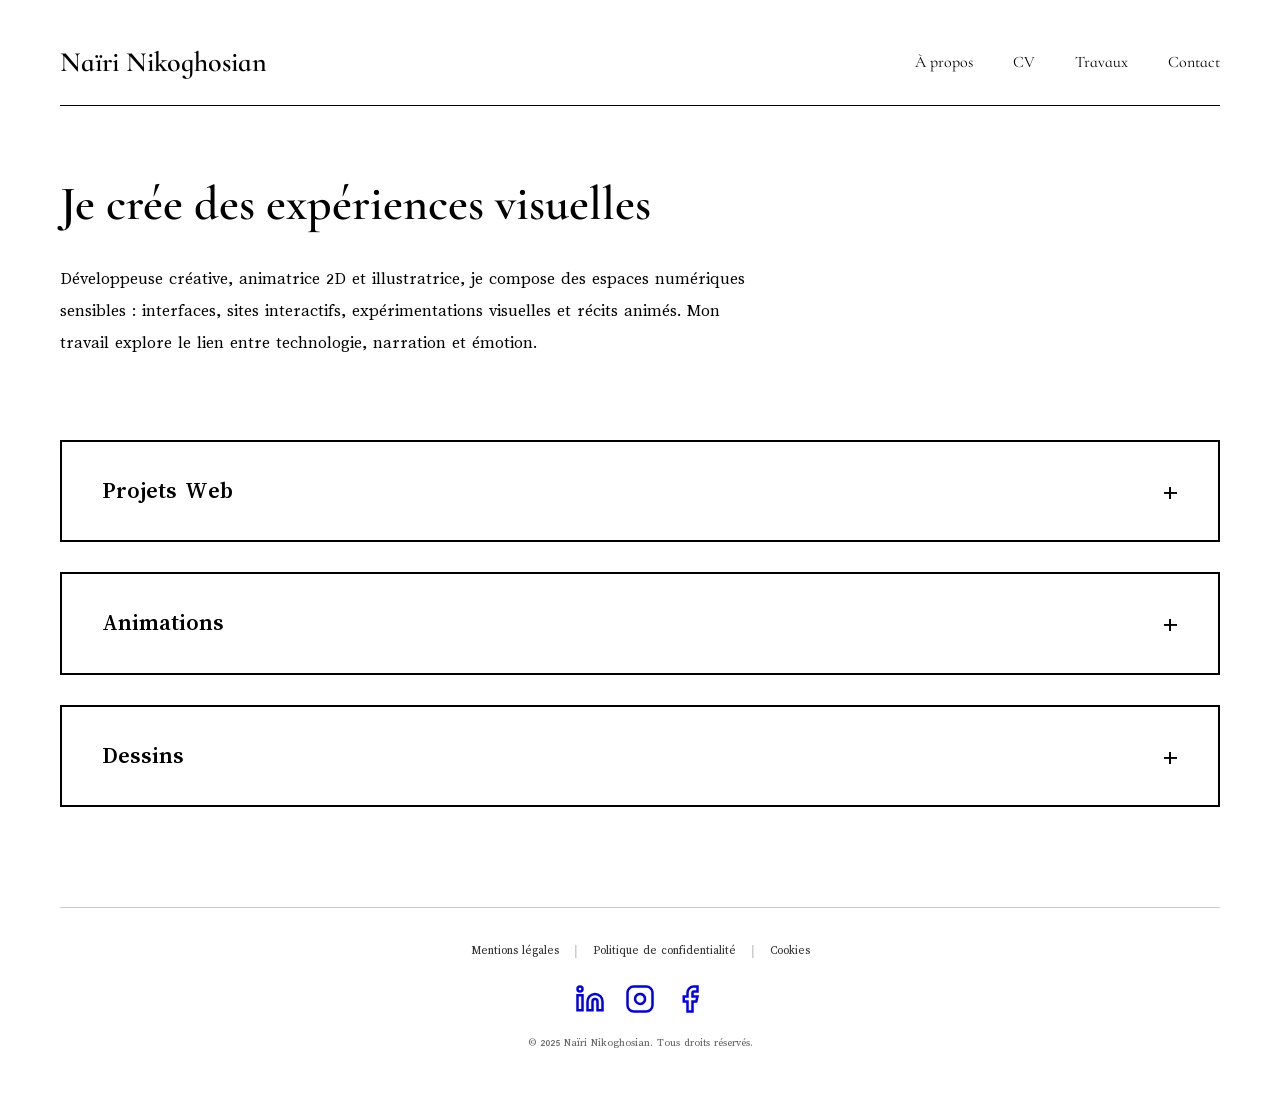
==== index.html @ b6996df6 "Update index.html" ====
<!DOCTYPE html>
<html lang="fr">
<head>
    <meta charset="UTF-8">
    <meta name="viewport" content="width=device-width, initial-scale=1.0">
    <title>Naïri Nikoghosian - Portfolio V2</title>
    <link href="https://fonts.googleapis.com/css2?family=Cormorant+Infant:wght@400;600&family=Lisu+Bosa:wght@200;400;700&display=swap" rel="stylesheet">
   <link rel="stylesheet" href="style/index.css">
</head>
<body>
    <div class="container">
        <!-- Main Portfolio View -->
        <div id="portfolio-view">
            <header>
                <div class="logo">Naïri Nikoghosian</div>
               <nav>
  <ul>
    <li><a href="#about">À propos</a></li>
    <li><a href="#cv">CV</a></li>
    <li><a href="#travaux">Travaux</a></li>
    <li><a href="#contact">Contact</a></li>
  </ul>
</nav>

            </header>

            <section class="hero">
                <h1>Je crée des expériences visuelles</h1>
<p>
Développeuse créative, animatrice 2D et illustratrice, je compose des espaces numériques sensibles :
interfaces, sites interactifs, expérimentations visuelles et récits animés.
Mon travail explore le lien entre technologie, narration et émotion.
</p>

            </section>

            <!-- Web Projects Section -->
            <section class="work-section" id="web-section">
                <div class="section-header" onclick="toggleSection('web-section')">
                    <h2 class="section-title">Projets Web</h2>
                    <div class="toggle-icon">+</div>
                </div>
                <div class="work-content">
                    <div class="work-grid">
                        <div class="work-item">
                            <div class="work-image">
                                <a href="https://nanako978.github.io/sushi-restaurant/index.html" target="_blank" rel="noopener noreferrer">
                                    <img src="images/sushi accueil.png">
                                </a>
                            </div>
                            <div class="work-info">
                                <div class="work-title">Restaurant de sushi (commande en ligne)</div>
                                <div class="work-description">
                                    Le projet inclut l'ensemble du parcours utilisateur : navigation, choix des plats, panier et validation.
                                    J'ai réalisé le design, les illustrations, les animations ainsi que l'intégration front-end en HTML, CSS et JavaScript.
                                </div>
                            </div>
                        
                    </div>
                        <div class="work-item">
                            <div class="work-image"><a href="https://nanako978.github.io/Pepiniere/index.html"target="_blank" rel="noopener noreferrer">

                            
                                <img src="images/pepiniere accueil.png"></div></a>
                            <div class="work-info">
                                <div class="work-title">Pépinière d’entreprises de Dreux</div>
                                <div class="work-description">Projet réalisé dans le cadre de ma formation.
                                    Conception UX/UI complète sur Figma puis intégration en HTML, CSS et JavaScript.
                                    Le site présente les services, l’accompagnement des entrepreneurs et les espaces proposés par la pépinière.</div>
                            </div>
                        </div>
                        <div class="work-item" >
                            <div class="work-image"><img src="images/WS site.png"></div>
                            <div class="work-info">
                                <div class="work-title">Plateforme pédagogique pour formateur d’anglais</div>
                                <div class="work-description">Site web conçu pour la gestion des apprenants via des profils individuels.
                    
                             Le projet a été réalisé en HTML, CSS et JavaScript. Une évolution backend 
                                    (PHP, base de données SQL) est prévue pour la gestion dynamique des données.</div>
                            </div>
                        </div>
                    </div>
                </div>
            </section>

            <!-- Animations Section -->
            <section class="work-section" id="animation-section">
                <div class="section-header" onclick="toggleSection('animation-section')">
                    <h2 class="section-title">Animations</h2>
                    <div class="toggle-icon">+</div>
                </div>
                <div class="work-content">
                    <div class="work-grid">
                        <div class="work-item">
                            <div class="work-image">
                                <a href="https://www.youtube.com/watch?v=8INnflnkvBQ&list=PLGvkZc01BwaM9j-McklJ4E6QOTk_eti0N&index=16" target="_blank" rel="noopener noreferrer">
                                    <img src="images/regeneration.jpg">
                                </a>
                            </div>
                            <div class="work-info">
                                <div class="work-title">Regeneration, Animation papier découpé — 2023</div>
                                <div class="work-description">
                                    Regeneration est née d'un processus de guérison intérieure. Le geste de dessiner, d'assembler et de transformer la matière devient un moyen d'explorer des zones sensibles et de laisser émerger une créativité intime et réparatrice.
                                </div>
                            </div>
                        </div>
                  
                        <div class="work-item">
                            <div class="work-image">
                                <a href="https://www.youtube.com/watch?v=4GpH1ZchrJQ&list=PLGvkZc01BwaM9j-McklJ4E6QOTk_eti0N&index=17" target="_blank" rel="noopener noreferrer">
                                    <img src="images/compassion.jpg">
                                </a>
                            </div>
                            <div class="work-info">
                                <div class="work-title">Compassion, Animation papier découpé — 2024</div>
                                <div class="work-description">
                                    Compassion explore le rapport entre création, vulnérabilité et masque intérieur. 
                                    À travers la métamorphose du personnage, l'œuvre évoque la douceur nécessaire envers soi-même et envers les autres créateurs.
                                </div>
                            </div>
                        </div>
                        <div class="work-item">
                            <div class="work-image">
                                <a href="https://www.youtube.com/watch?v=rfxh-ijdh_I&list=PLGvkZc01BwaM9j-McklJ4E6QOTk_eti0N&index=11" target="_blank" rel="noopener noreferrer">
                                    <img src="images/grape animation.png">
                                </a>
                            </div>
                            <div class="work-info">
                                <div class="work-title">Ouvriers viticoles, 2D animation digitale, 2011 – CivilNet</div>
                                <div class="work-description">
                                    Court métrage d'animation engagé réalisé dans le cadre d'un programme hebdomadaire pour CivilNet, avec pour signature la phrase « On mérite mieux ».
                                    Le film aborde les difficultés des travailleurs viticoles en Arménie.
                                    J'ai conçu le concept, les personnages, la narration visuelle ainsi que le montage.
                                    Dessins réalisés avec le logiciel Pencil, montage sur Adobe Premiere.
                                    Projet réalisé en équipe.
                                </div>
                            </div>
                        </div>
                </div>
            </section>

            <!-- Drawings Section -->
            <section class="work-section" id="drawing-section">
                <div class="section-header" onclick="toggleSection('drawing-section')">
                    <h2 class="section-title">Dessins</h2>
                    <div class="toggle-icon">+</div>
                </div>
                <div class="work-content">
                    <div class="work-grid">
                        <div class="work-item">
                            <div class="work-image"><img src="images/shame2.png"></div>
                            <div class="work-info">
                                <div class="work-title">Honte, Fusain sur papier — 2022</div>
                                <div class="work-description">Cette œuvre exprime un sentiment de honte longtemps refoulé. 
                                    À l’époque de sa création, ce ressenti était écrasant. 
                                    Aujourd’hui, mon rapport à cette émotion a changé, mais ce dessin en garde la trace brute.</div>
                            </div>
                        </div>
                        <div class="work-item">
                            <div class="work-image"><img src="images/break 2 sarq.png"></div>
                            <div class="work-info">
                                <div class="work-title">Petit-déjeuner, Fusain sur papier - 2023</div>
                                <div class="work-description">Dessin issu d’une série d’autoportraits réalisés pendant le petit-déjeuner.
                                    La série s’appelle « On doit manger pour pouvoir faire de l’art ».</div>
                            </div>
                        </div>
                        <div class="work-item">
                            <div class="work-image"><img src="images/mouni box black and white.png"></div>
                            <div class="work-info">
                                <div class="work-title">Sortir du cadre, Fusain sur papier - 2023</div>
                                <div class="work-description">Dessin explorant la contrainte, l’enfermement mental et la tentative de s’en extraire.
                                    Cette œuvre a également servi de base à une animation en stop-motion.</div>
                            </div>
                        </div>
                    </div>
                </div>
            </section>
        </div>

        <!-- Project Detail View (Hidden by default) -->
        <!-- <div id="project-detail-view" class="project-detail">
            <a href="#" class="back-button" onclick="hideProject(); return false;">← Retour aux travaux</a>
            
            <div class="project-hero">
                <h1 id="project-title">Titre du projet</h1>
                <div class="project-meta" id="project-meta">Type | Année</div>
                <div class="project-description" id="project-description">
                    Description détaillée du projet. Expliquez le contexte, votre approche créative, les outils utilisés, et les défis que vous avez relevés.
                </div>
            </div>

            <div class="project-images">
                <div class="project-image-large">[Image du projet 1]</div>
                <div class="project-image-large">[Image du projet 2]</div>
                <div class="project-image-large">[Image du projet 3]</div>
            </div>
        </div>-->

        <footer>
            <div class="footer-content">
                <div class="footer-links">
                    <a href="#">Mentions légales</a>
                    <span class="separator">|</span>
                    <a href="#">Politique de confidentialité</a>
                    <span class="separator">|</span>
                    <a href="#">Cookies</a>
                </div>
                <div class="footer-social">
                    <a href="https://www.linkedin.com/in/nairi-n-33179832/" target="_blank" aria-label="LinkedIn">
                        <svg width="30" height="30" viewBox="0 0 24 24" fill="none" stroke="currentColor" stroke-width="2">
                            <path d="M16 8a6 6 0 0 1 6 6v7h-4v-7a2 2 0 0 0-2-2 2 2 0 0 0-2 2v7h-4v-7a6 6 0 0 1 6-6z"></path>
                            <rect x="2" y="9" width="4" height="12"></rect>
                            <circle cx="4" cy="4" r="2"></circle>
                        </svg>
                    </a>
                    <a href="https://www.instagram.com/nanako557/" target="_blank" aria-label="Instagram">
                        <svg width="30" height="30" viewBox="0 0 24 24" fill="none" stroke="currentColor" stroke-width="2">
                            <rect x="2" y="2" width="20" height="20" rx="5" ry="5"></rect>
                            <path d="M16 11.37A4 4 0 1 1 12.63 8 4 4 0 0 1 16 11.37z"></path>
                            <line x1="17.5" y1="6.5" x2="17.51" y2="6.5"></line>
                        </svg>
                    </a>
                    <a href="https://www.facebook.com/nairi.nikoghosian/" target="_blank" aria-label="Facebook">
                        <svg width="30" height="30" viewBox="0 0 24 24" fill="none" stroke="currentColor" stroke-width="2">
                            <path d="M18 2h-3a5 5 0 0 0-5 5v3H7v4h3v8h4v-8h3l1-4h-4V7a1 1 0 0 1 1-1h3z"></path>
                        </svg>
                    </a>
                </div>
                <div class="footer-copyright">
                    <p>&copy; 2025 Naïri Nikoghosian. Tous droits réservés.</p>
                </div>
            </div>
        </footer>
    </div>

<script>
function toggleSection(sectionId) {
    const section = document.getElementById(sectionId);
    const icon = section.querySelector('.toggle-icon');
    
    // Toggle the 'expanded' class
    if (section.classList.contains('expanded')) {
        section.classList.remove('expanded');
        icon.textContent = '+';
    } else {
        section.classList.add('expanded');
        icon.textContent = '−';
    }
}


document.addEventListener('DOMContentLoaded', function() {
    // Optional: You can add any initialization here
});
</script>
       
    
</body>
</html>
---- style/index.css ----
* {
            margin: 0;
            padding: 0;
            box-sizing: border-box;
        }

        body {
            font-family: 'Lisu Bosa', serif;
            background-color: white;
            color: #000;
            line-height: 1.6;
        }

        .container {
            max-width: 1400px;
            margin: 0 auto;
            padding: 40px 60px;
        }

        /* Header */
        header {
            display: flex;
            justify-content: space-between;
            align-items: center;
            margin-bottom: 60px;
            padding-bottom: 20px;
            border-bottom: 1px solid #000;
        }

        .logo {
            font-family: 'Cormorant Infant', serif;
            font-weight: 600;
            font-size: 28px;
        }

        nav ul {
            display: flex;
            gap: 40px;
            list-style: none;
        }

        nav a {
            font-family: 'Cormorant Infant', serif;
            font-size: 16px;
            color: #000;
            text-decoration: none;
            transition: opacity 0.3s;
        }

        nav a:hover,
        nav a.active {
            opacity: 0.5;
        }

        /* Hero Section */
        .hero {
            margin-bottom: 80px;
        }

        .hero h1 {
            font-family: 'Cormorant Infant', serif;
            font-weight: 600;
            font-size: 48px;
            margin-bottom: 20px;
        }

        .hero p {
            font-family: 'Lisu Bosa', serif;
            font-weight: 200;
            font-size: 18px;
            max-width: 700px;
            line-height: 1.8;
        }

        /* Expandable Section */
        .work-section {
            margin-bottom: 30px;
            border: 2px solid #000;
        }

        .section-header {
            display: flex;
            justify-content: space-between;
            align-items: center;
            padding: 30px 40px;
            cursor: pointer;
            transition: background-color 0.2s;
            user-select: none;
        }

        .section-header:hover {
            background-color: #f5f5f5;
        }

        .section-title {
            font-family: 'Lisu Bosa', serif;
            font-weight: 700;
            font-size: 24px;
        }

        .toggle-icon {
            font-size: 32px;
            font-weight: 200;
            transition: transform 0.3s;
            line-height: 1;
        }

        .work-section.expanded .toggle-icon {
            transform: rotate(45deg);
        }

        .work-content {
            max-height: 0;
            overflow: hidden;
            transition: max-height 0.4s ease-out;
        }

        .work-section.expanded .work-content {
            max-height: 3000px;
            transition: max-height 0.5s ease-in;
        }

        .work-grid {
            display: grid;
            grid-template-columns: repeat(auto-fill, minmax(320px, 1fr));
            gap: 30px;
            padding: 30px 40px 40px 40px;
        }

        .work-item {
            border: 2px solid #000;
            background: white;
            cursor: pointer;
            transition: transform 0.3s, box-shadow 0.3s;
            overflow: hidden;
        }

        .work-item:hover {
            transform: translateY(-5px);
            box-shadow: 5px 5px 0 #000;
        }

        .work-image {
            width: 100%;
            height: 300px;
            background-color: #f5f5f5;
            display: flex;
            align-items: center;
            justify-content: center;
            overflow: hidden;
            border: 2x solid black;
            color: #999;
            border-bottom: 2px solid #000;
        }

        .work-info {
            padding: 20px;
        }

        .work-title {
            font-family: 'Lisu Bosa', serif;
            font-weight: 700;
            font-size: 18px;
            margin-bottom: 8px;
        }

        .work-description {
            font-family: 'Lisu Bosa', serif;
            font-weight: 200;
            font-size: 14px;
            color: #666;
        }

        /* Project Detail Page (hidden by default) */
        .project-detail {
            display: none;
        }

        .project-detail.active {
            display: block;
        }

        .back-button {
            display: inline-block;
            font-family: 'Cormorant Infant', serif;
            font-size: 16px;
            color: #000;
            text-decoration: none;
            margin-bottom: 40px;
            transition: opacity 0.3s;
        }

        .back-button:hover {
            opacity: 0.5;
        }

        .project-hero {
            margin-bottom: 40px;
        }

        .project-hero h1 {
            font-family: 'Cormorant Infant', serif;
            font-weight: 600;
            font-size: 42px;
            margin-bottom: 15px;
        }

        .project-meta {
            font-family: 'Lisu Bosa', serif;
            font-weight: 200;
            font-size: 16px;
            color: #666;
            margin-bottom: 30px;
        }

        .project-description {
            font-family: 'Lisu Bosa', serif;
            font-weight: 200;
            font-size: 16px;
            line-height: 1.8;
            max-width: 800px;
            margin-bottom: 50px;
        }
        /* L’image elle-même */
.work-image img {
    max-width: 100%;
    max-height: 100%;
    object-fit: contain;        /* L’image s’adapte sans être coupée */
    display: block;
}

        .project-images {
            display: flex;
            flex-direction: column;
            gap: 30px;

            overflow: hidden;
            padding-top: 40px;
        }
        .project-images img {
            width: 100%;
            max-width: 800px;   /* you can adjust: 600–900px */
            height: 450px;
            margin: 40px auto;
    background-size: contain;
    background-repeat: no-repeat;
    background-position: center;
        }
        

        .project-image-large {
            width: 100%;
            height: 500px;
            background-color: #f5f5f5;
            border: 2px solid #000;
            display: flex;
            align-items: center;
            justify-content: center;
            color: #999;
        }

        /* Footer */
        footer {
            margin-top: 100px;
            padding: 30px 0 20px 0;
            border-top: 1px solid #ccc;
        }

        .footer-content {
            display: flex;
            flex-direction: column;
            align-items: center;
            gap: 20px;
        }

        .footer-links {
            display: flex;
            gap: 15px;
            align-items: center;
        }

        .footer-links a {
            font-family: 'Lisu Bosa', serif;
            font-size: 12px;
            color: #333;
            text-decoration: none;
            transition: color 0.2s;
        }

        .footer-links a:hover {
            color: #666;
        }

        .footer-links .separator {
            color: #ccc;
        }

        .footer-social {
            display: flex;
            gap: 20px;
        }

        .footer-social a {
            display: block;
            width: 30px;
            height: 30px;
            transition: opacity 0.2s;
        }

        .footer-social a:hover {
            opacity: 0.7;
        }

        .footer-copyright {
            font-family: 'Lisu Bosa', serif;
            font-size: 11px;
            color: #666;
            text-align: center;
        }

        /* Responsive */
        @media (max-width: 768px) {
            .container {
                padding: 20px;
            }

            header {
                flex-direction: column;
                gap: 20px;
                align-items: flex-start;
            }

            nav ul {
                gap: 20px;
            }

            .hero h1 {
                font-size: 32px;
            }

            .work-grid {
                grid-template-columns: 1fr;
                padding: 20px;
            }

            .section-header {
                padding: 20px;
            }

            .footer-links {
                flex-direction: column;
                gap: 10px;
            }

            .footer-links .separator {
                display: none;
            }
        }
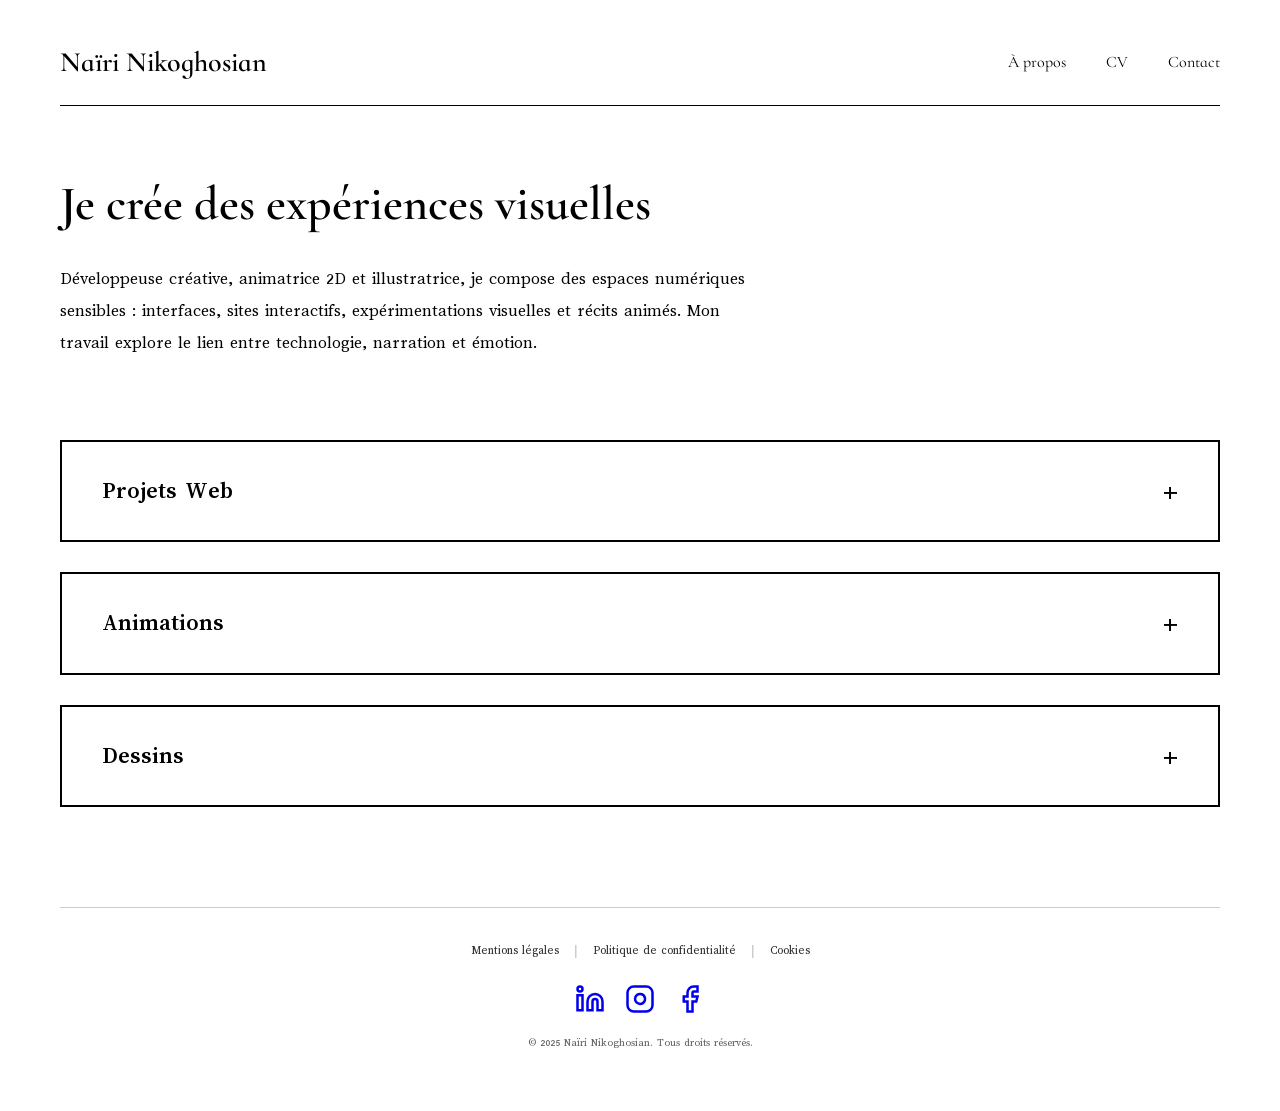
==== commit 1944aa2f: "Update contact link to point to contact.html" ====
--- a/index.html
+++ b/index.html
@@ -16,9 +16,9 @@
                <nav>
   <ul>
     <li><a href="#about">À propos</a></li>
-    <li><a href="#cv">CV</a></li>
-    <li><a href="#travaux">Travaux</a></li>
-    <li><a href="#contact">Contact</a></li>
+    <li><a href="files/cv.pdf" download>CV</a></li>
+    
+    <li><a href="contact.html">Contact</a></li>
   </ul>
 </nav>
 
@@ -32,56 +32,65 @@
 Mon travail explore le lien entre technologie, narration et émotion.
 </p>
 
-            </section>
-
-            <!-- Web Projects Section -->
-            <section class="work-section" id="web-section">
-                <div class="section-header" onclick="toggleSection('web-section')">
-                    <h2 class="section-title">Projets Web</h2>
-                    <div class="toggle-icon">+</div>
-                </div>
-                <div class="work-content">
-                    <div class="work-grid">
-                        <div class="work-item">
-                            <div class="work-image">
-                                <a href="https://nanako978.github.io/sushi-restaurant/index.html" target="_blank" rel="noopener noreferrer">
-                                    <img src="images/sushi accueil.png">
-                                </a>
-                            </div>
-                            <div class="work-info">
-                                <div class="work-title">Restaurant de sushi (commande en ligne)</div>
-                                <div class="work-description">
-                                    Le projet inclut l'ensemble du parcours utilisateur : navigation, choix des plats, panier et validation.
-                                    J'ai réalisé le design, les illustrations, les animations ainsi que l'intégration front-end en HTML, CSS et JavaScript.
-                                </div>
-                            </div>
-                        
+           </section>
+<!-- Web Projects Section -->
+<section class="work-section" id="web-section">
+    <div class="section-header" onclick="toggleSection('web-section')">
+        <h2 class="section-title">Projets Web</h2>
+        <div class="toggle-icon">+</div>
+    </div>
+    <div class="work-content">
+        <div class="work-grid">
+
+            <!-- Sushi -->
+            <div class="work-item">
+                <div class="work-image">
+                    <a href="https://nanako978.github.io/sushi-restaurant/index.html" target="_blank" rel="noopener noreferrer">
+                        <img src="images/sushi accueil.jpg">
+                    </a>
+                </div>
+                <div class="work-info">
+                    <div class="work-title">Restaurant de sushi (commande en ligne)</div>
+                    <div class="work-description">
+                        Le projet inclut l'ensemble du parcours utilisateur : navigation, choix des plats, panier et validation.
+                        J'ai réalisé le design, les illustrations, les animations ainsi que l'intégration front-end en HTML, CSS et JavaScript.
                     </div>
-                        <div class="work-item">
-                            <div class="work-image"><a href="https://nanako978.github.io/Pepiniere/index.html"target="_blank" rel="noopener noreferrer">
-
-                            
-                                <img src="images/pepiniere accueil.png"></div></a>
-                            <div class="work-info">
-                                <div class="work-title">Pépinière d’entreprises de Dreux</div>
-                                <div class="work-description">Projet réalisé dans le cadre de ma formation.
-                                    Conception UX/UI complète sur Figma puis intégration en HTML, CSS et JavaScript.
-                                    Le site présente les services, l’accompagnement des entrepreneurs et les espaces proposés par la pépinière.</div>
-                            </div>
-                        </div>
-                        <div class="work-item" >
-                            <div class="work-image"><img src="images/WS site.png"></div>
-                            <div class="work-info">
-                                <div class="work-title">Plateforme pédagogique pour formateur d’anglais</div>
-                                <div class="work-description">Site web conçu pour la gestion des apprenants via des profils individuels.
-                    
-                             Le projet a été réalisé en HTML, CSS et JavaScript. Une évolution backend 
-                                    (PHP, base de données SQL) est prévue pour la gestion dynamique des données.</div>
-                            </div>
-                        </div>
-                    </div>
-                </div>
-            </section>
+                </div>
+            </div>
+
+            <!-- Pépinière -->
+            <div class="work-item">
+                <div class="work-image">
+                    <a href="https://nanako978.github.io/Pepiniere/index.html" target="_blank" rel="noopener noreferrer">
+                        <img src="images/pepiniere accueil.png">
+                    </a>
+                </div>
+                <div class="work-info">
+                    <div class="work-title">Pépinière d'entreprises de Dreux</div>
+                    <div class="work-description">Projet réalisé dans le cadre de ma formation.
+                        Conception UX/UI complète sur Figma puis intégration en HTML, CSS et JavaScript.
+                        Le site présente les services, l'accompagnement des entrepreneurs et les espaces proposés par la pépinière.</div>
+                </div>
+            </div>
+
+            <!-- Plateforme pédagogique -->
+            <div class="work-item">
+                <div class="work-image">
+                    <a href="http://nanako.infinityfree.me/teaching-project-v8/" target="_blank" rel="noopener noreferrer">
+                        <img src="images/edu.png">
+                    </a>
+                </div>
+                <div class="work-info">
+                    <div class="work-title">Plateforme pédagogique pour formateurs et apprenants</div>
+                    <div class="work-description">Site web mettant en relation enseignants et étudiants.
+                        Chaque utilisateur peut créer et gérer son propre profil.
+                        Le projet est réalisé en HTML, CSS, JavaScript, PHP et SQL.</div>
+                </div>
+            </div>
+
+        </div>
+    </div>
+</section>
 
             <!-- Animations Section -->
             <section class="work-section" id="animation-section">
@@ -148,7 +157,7 @@
                 <div class="work-content">
                     <div class="work-grid">
                         <div class="work-item">
-                            <div class="work-image"><img src="images/shame2.png"></div>
+                            <div class="work-image"><img src="images/shame2.jpg"></div>
                             <div class="work-info">
                                 <div class="work-title">Honte, Fusain sur papier — 2022</div>
                                 <div class="work-description">Cette œuvre exprime un sentiment de honte longtemps refoulé. 
@@ -157,7 +166,7 @@
                             </div>
                         </div>
                         <div class="work-item">
-                            <div class="work-image"><img src="images/break 2 sarq.png"></div>
+                            <div class="work-image"><img src="images/break 2 sarq.jpg"></div>
                             <div class="work-info">
                                 <div class="work-title">Petit-déjeuner, Fusain sur papier - 2023</div>
                                 <div class="work-description">Dessin issu d’une série d’autoportraits réalisés pendant le petit-déjeuner.
@@ -165,7 +174,7 @@
                             </div>
                         </div>
                         <div class="work-item">
-                            <div class="work-image"><img src="images/mouni box black and white.png"></div>
+                            <div class="work-image"><img src="images/mouni box black and white.jpg"></div>
                             <div class="work-info">
                                 <div class="work-title">Sortir du cadre, Fusain sur papier - 2023</div>
                                 <div class="work-description">Dessin explorant la contrainte, l’enfermement mental et la tentative de s’en extraire.
@@ -244,7 +253,7 @@
         icon.textContent = '+';
     } else {
         section.classList.add('expanded');
-        icon.textContent = '−';
+        icon.textContent = '✕';  
     }
 }
 
--- a/style/index.css
+++ b/style/index.css
@@ -226,7 +226,7 @@
 .work-image img {
     max-width: 100%;
     max-height: 100%;
-    object-fit: contain;        /* L’image s’adapte sans être coupée */
+    object-fit: cover;        
     display: block;
 }
 
